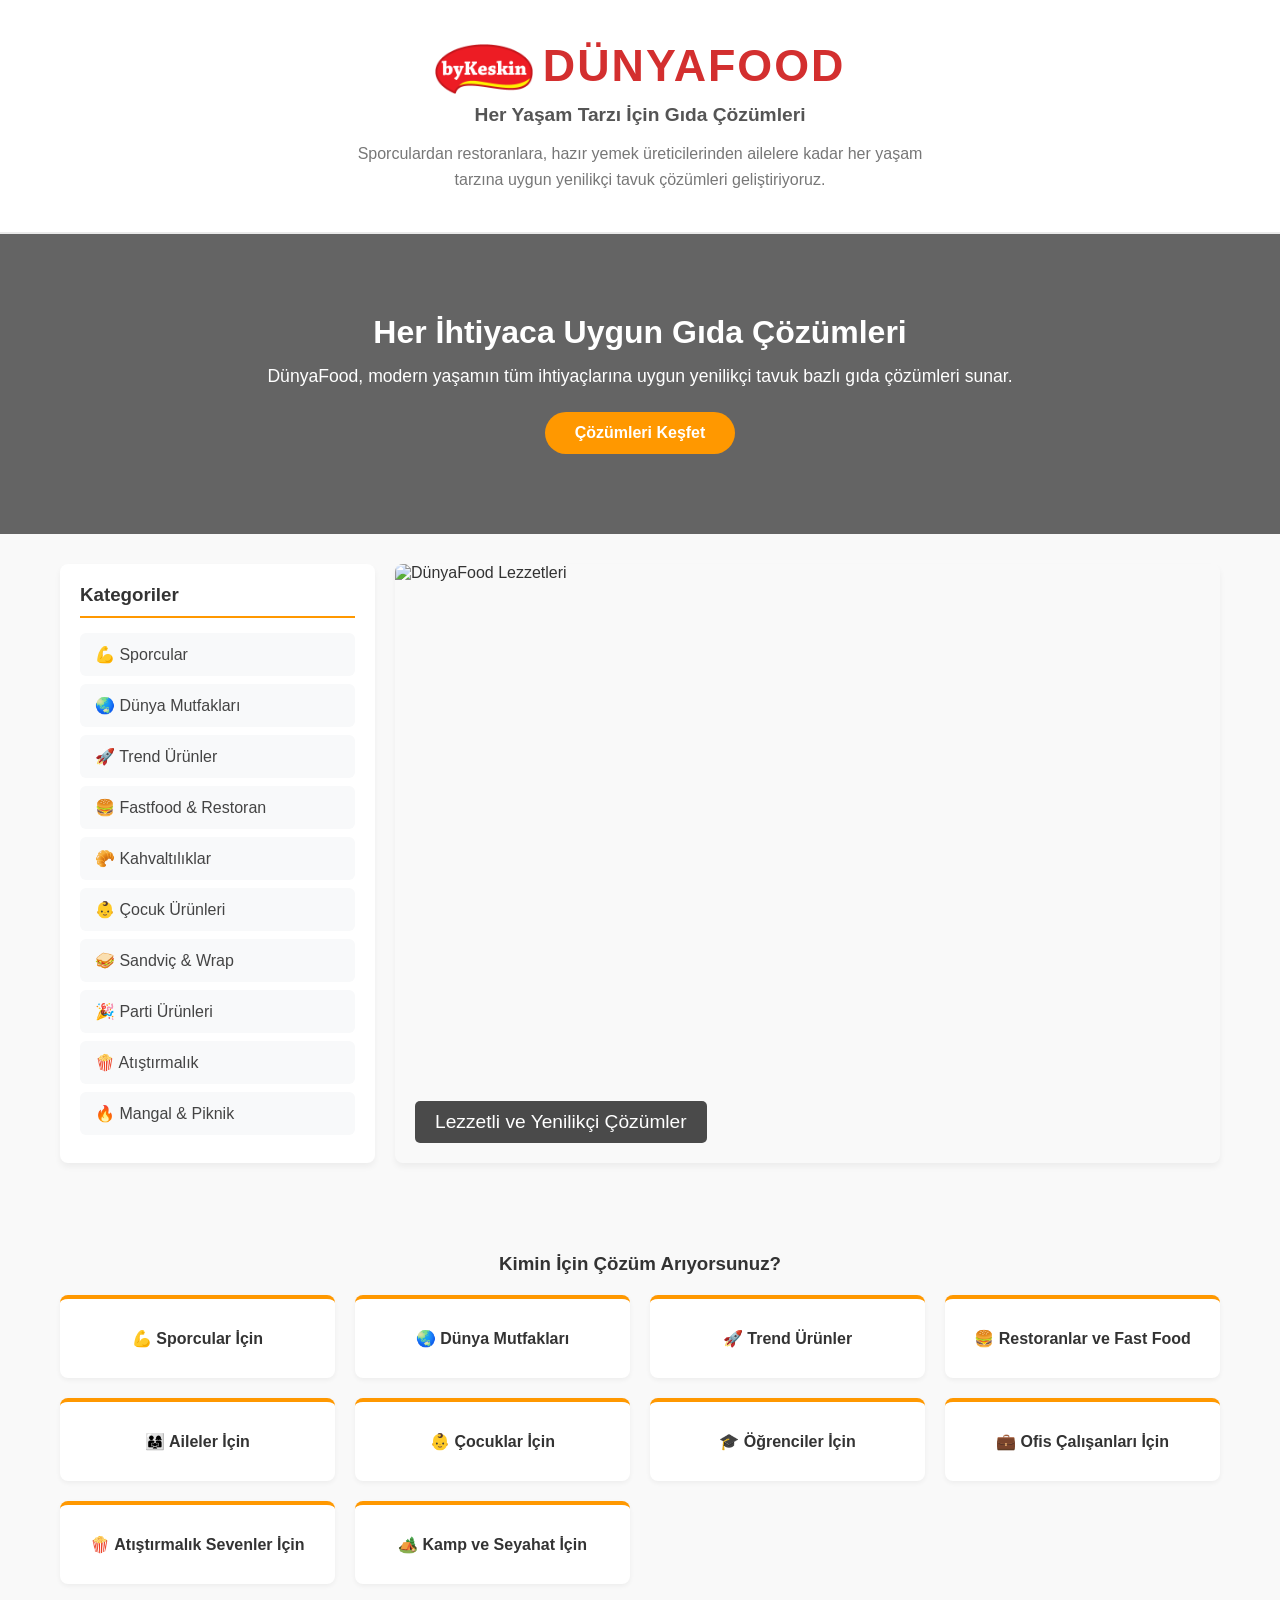
==== index.html @ 6ceec654 "Update index.html" ====
<!DOCTYPE html>
<html lang="tr">

<head>
    <meta charset="UTF-8">
    <meta name="viewport" content="width=device-width, initial-scale=1.0">
    <title>DunyaFood</title>
    <link rel="stylesheet" href="css/style.css">
</head>

<body>

<header class="top-brand">
    <h1><img src="imasges/logo-bykeskin.png" alt="byKeskin Logo" style="height: 50px; vertical-align: middle; margin-right: 10px;">DÜNYAFOOD</h1>
    <h3>Her Yaşam Tarzı İçin Gıda Çözümleri</h3>
    <p>
        Sporculardan restoranlara, hazır yemek üreticilerinden ailelere kadar
        her yaşam tarzına uygun yenilikçi tavuk çözümleri geliştiriyoruz.
    </p>
</header>

<section class="hero">
    <h2>Her İhtiyaca Uygun Gıda Çözümleri</h2>
    <p>DünyaFood, modern yaşamın tüm ihtiyaçlarına uygun yenilikçi tavuk bazlı gıda çözümleri sunar.</p>
    <a href="#categories" class="btn">Çözümleri Keşfet</a>
</section>

<div class="main-content" id="categories">
    
    <nav class="side-menu">
        <h3>Kategoriler</h3>
        <a href="#sporcular">💪 Sporcular</a>
        <a href="#dunya-mutfaklari">🌏 Dünya Mutfakları</a>
        <a href="#trend-urunler">🚀 Trend Ürünler</a>
        <a href="#restoranlar">🍔 Fastfood & Restoran</a>
        <a href="#kahvaltiliklar">🥐 Kahvaltılıklar</a>
        <a href="#cocuklar">👶 Çocuk Ürünleri</a>
        <a href="#sandvic">🥪 Sandviç & Wrap</a>
        <a href="#parti">🎉 Parti Ürünleri</a>
        <a href="#atistirmalik">🍿 Atıştırmalık</a>
        <a href="#mangal">🔥 Mangal & Piknik</a>
    </nav>

    <div class="image-area">
        <img src="https://images.unsplash.com/photo-1546069901-ba9599a7e63c?q=80&w=1000" alt="DünyaFood Lezzetleri" class="showcase-img">
        <div class="image-overlay-text">Lezzetli ve Yenilikçi Çözümler</div>
    </div>

</div>

<section class="container">
    <h3 style="text-align:center; margin-top:40px;">Kimin İçin Çözüm Arıyorsunuz?</h3>
    <div class="grid">
        <div class="card" id="sporcular">💪 Sporcular İçin</div>
        <div class="card" id="dunya-mutfaklari">🌏 Dünya Mutfakları</div>
        <div class="card" id="trend-urunler">🚀 Trend Ürünler</div>
        <div class="card" id="restoranlar">🍔 Restoranlar ve Fast Food</div>
        <div class="card" id="aileler">👨‍👩‍👧 Aileler İçin</div>
        <div class="card" id="cocuklar">👶 Çocuklar İçin</div>
        <div class="card" id="ogrenciler">🎓 Öğrenciler İçin</div>
        <div class="card" id="ofis">💼 Ofis Çalışanları İçin</div>
        <div class="card" id="atistirmalik">🍿 Atıştırmalık Sevenler İçin</div>
        <div class="card" id="kamp">🏕️ Kamp ve Seyahat İçin</div>
    </div>
</section>

</body>
</html>
---- css/style.css ----
/* Genel Sıfırlama ve Font */
* {
    margin: 0;
    padding: 0;
    box-sizing: border-box;
    font-family: 'Segoe UI', Tahoma, Geneva, Verdana, sans-serif;
}

body {
    background-color: #f9f9f9;
    color: #333;
}

/* En Üst Logo ve Başlık Alanı */
.top-brand {
    background-color: #ffffff;
    text-align: center;
    padding: 40px 20px;
    border-bottom: 2px solid #eaeaea;
}

.top-brand h1 {
    font-size: 2.8rem;
    color: #d32f2f; /* Marka rengi kırmızı tonu */
    letter-spacing: 2px;
    margin-bottom: 10px;
}

.top-brand h3 {
    font-size: 1.2rem;
    color: #555;
    margin-bottom: 15px;
}

.top-brand p {
    max-width: 600px;
    margin: 0 auto;
    color: #777;
    line-height: 1.6;
}

/* Hero Section */
.hero {
    background: linear-gradient(rgba(0, 0, 0, 0.6), rgba(0, 0, 0, 0.6)), url('https://images.unsplash.com/photo-1498837167922-ddd27525d352?q=80&w=1200') no-repeat center center/cover;
    color: white;
    text-align: center;
    padding: 80px 20px;
}

.hero h2 {
    font-size: 2rem;
    margin-bottom: 15px;
}

.hero p {
    margin-bottom: 25px;
    font-size: 1.1rem;
}

.btn {
    display: inline-block;
    background-color: #ff9800;
    color: white;
    padding: 12px 30px;
    text-decoration: none;
    border-radius: 25px;
    font-weight: bold;
    transition: 0.3s;
}

.btn:hover {
    background-color: #e65100;
}

/* YAN YANA YERLEŞİM (Flexbox Yapısı) */
.main-content {
    display: flex;
    max-width: 1200px;
    margin: 30px auto;
    gap: 20px; /* Menü ile resim arasındaki boşluk */
    padding: 0 20px;
}

/* Sol Menü Tasarımı */
.side-menu {
    flex: 1; /* Genişliğin %25-30'unu alır */
    background-color: #ffffff;
    padding: 20px;
    border-radius: 8px;
    box-shadow: 0 4px 6px rgba(0,0,0,0.05);
    display: flex;
    flex-direction: column;
}

.side-menu h3 {
    margin-bottom: 15px;
    padding-bottom: 10px;
    border-bottom: 2px solid #ff9800;
    color: #333;
}

.side-menu a {
    display: block;
    color: #444;
    text-decoration: none;
    padding: 12px 15px;
    margin-bottom: 8px;
    border-radius: 6px;
    background-color: #f8f9fa;
    transition: 0.2s ease-in-out;
    font-weight: 500;
}

.side-menu a:hover {
    background-color: #d32f2f;
    color: white;
    padding-left: 20px; /* Hafif sağa kayma efekti */
}

/* Sağdaki Resim Alanı */
.image-area {
    flex: 3; /* Genişliğin kalan %70-75'ini alır */
    position: relative;
    border-radius: 8px;
    overflow: hidden;
    box-shadow: 0 4px 6px rgba(0,0,0,0.05);
    height: auto;
    min-height: 450px; /* Menü boyuna yaklaşması için minimum yükseklik */
}

.showcase-img {
    width: 100%;
    height: 100%;
    object-fit: cover; /* Resmin bozulmadan alanı kaplamasını sağlar */
    display: block;
}

.image-overlay-text {
    position: absolute;
    bottom: 20px;
    left: 20px;
    background-color: rgba(0, 0, 0, 0.7);
    color: white;
    padding: 10px 20px;
    border-radius: 5px;
    font-size: 1.2rem;
}

/* Alt kısımdaki Grid Yapısı */
.container {
    max-width: 1200px;
    margin: 0 auto;
    padding: 20px;
}

.grid {
    display: grid;
    grid-template-columns: repeat(auto-fit, minmax(220px, 1fr));
    gap: 20px;
    margin-top: 20px;
}

.card {
    background-color: white;
    padding: 30px 20px;
    text-align: center;
    border-radius: 8px;
    box-shadow: 0 2px 5px rgba(0,0,0,0.05);
    font-weight: bold;
    cursor: pointer;
    transition: 0.3s;
    border-top: 4px solid #ff9800;
}

.card:hover {
    transform: translateY(-5px);
    box-shadow: 0 5px 15px rgba(0,0,0,0.1);
}

/* Mobil Uyum (Ekran küçüldüğünde menü ve resim alt alta gelir) */
@media (max-width: 768px) {
    .main-content {
        flex-direction: column;
    }
    .image-area {
        min-height: 250px;
    }
}
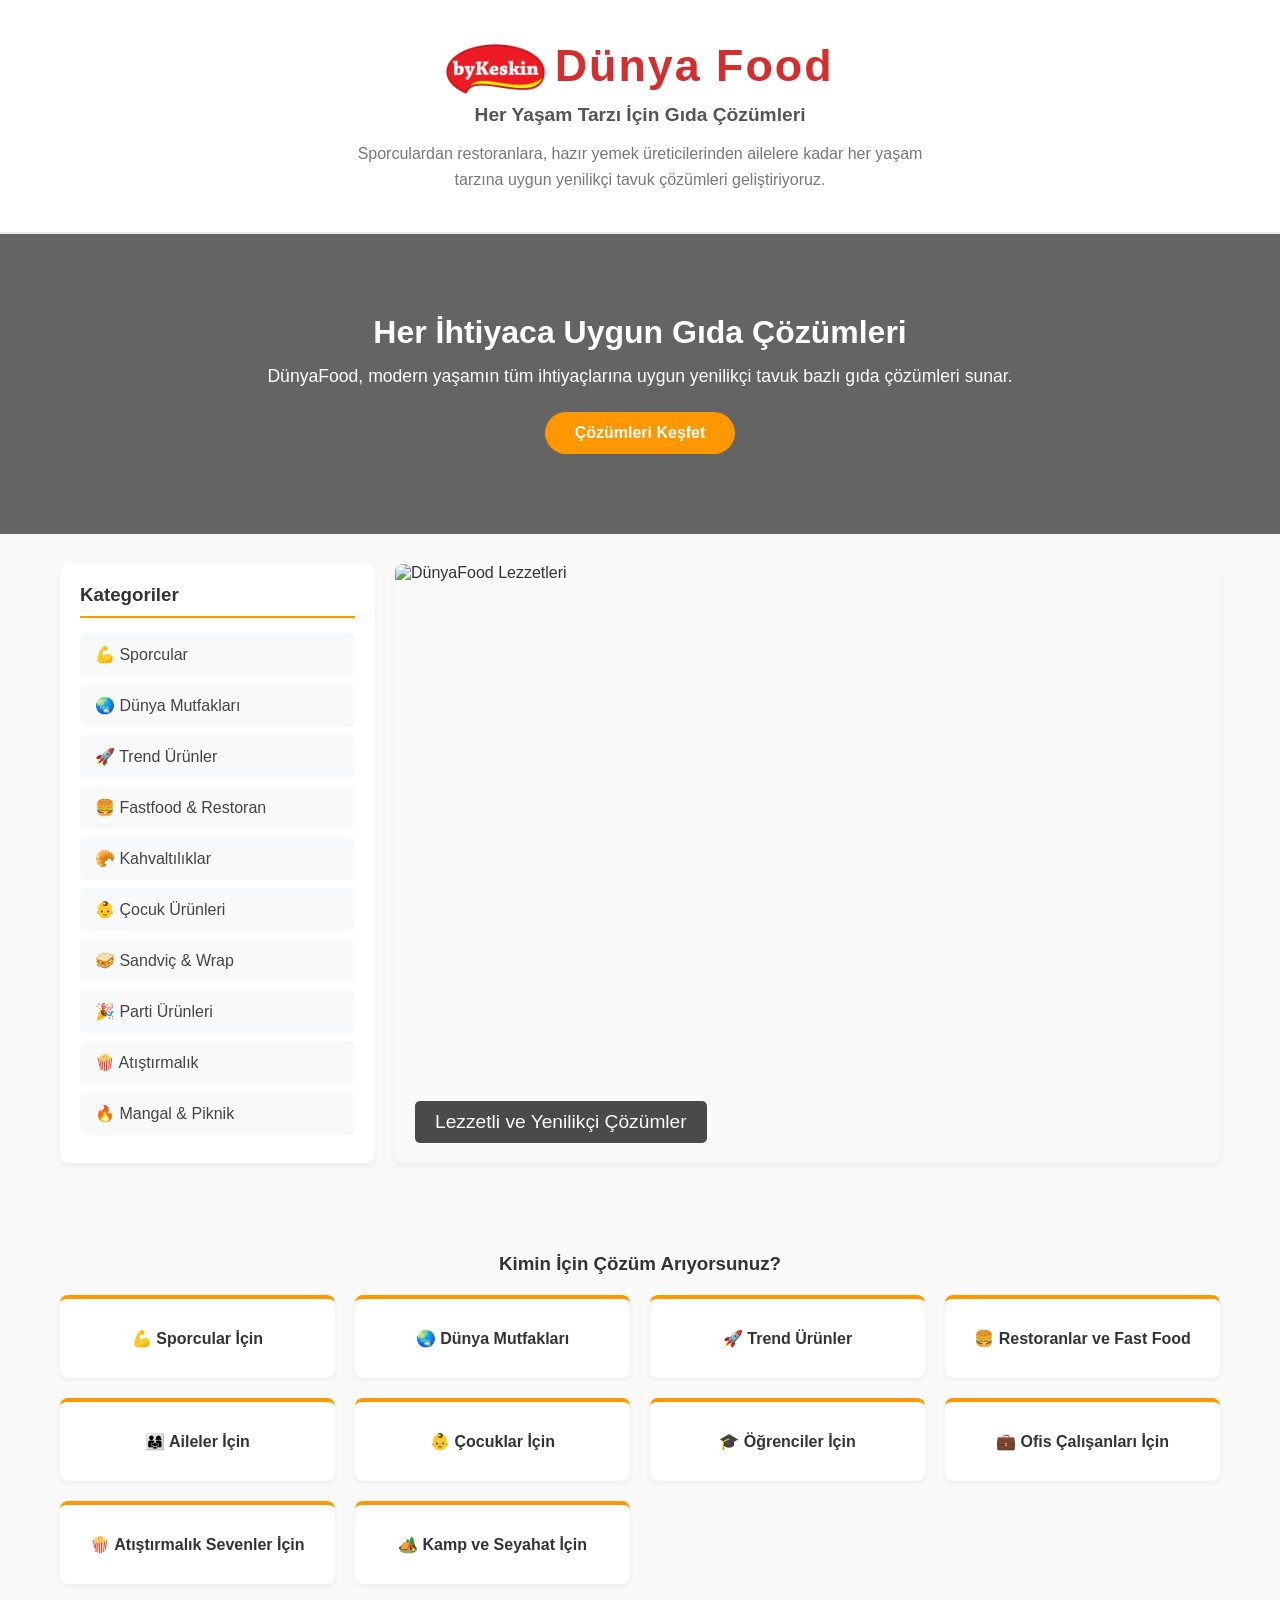
==== commit 732fa367: "Update index.html" ====
--- a/index.html
+++ b/index.html
@@ -4,14 +4,14 @@
 <head>
     <meta charset="UTF-8">
     <meta name="viewport" content="width=device-width, initial-scale=1.0">
-    <title>DunyaFood</title>
+    <title>Dünya Food</title>
     <link rel="stylesheet" href="css/style.css">
 </head>
 
 <body>
 
 <header class="top-brand">
-    <h1><img src="imasges/logo-bykeskin.png" alt="byKeskin Logo" style="height: 50px; vertical-align: middle; margin-right: 10px;">DÜNYAFOOD</h1>
+    <h1><img src="imasges/logo-bykeskin.png" alt="byKeskin Logo" style="height: 50px; vertical-align: middle; margin-right: 10px;">Dünya Food</h1>
     <h3>Her Yaşam Tarzı İçin Gıda Çözümleri</h3>
     <p>
         Sporculardan restoranlara, hazır yemek üreticilerinden ailelere kadar
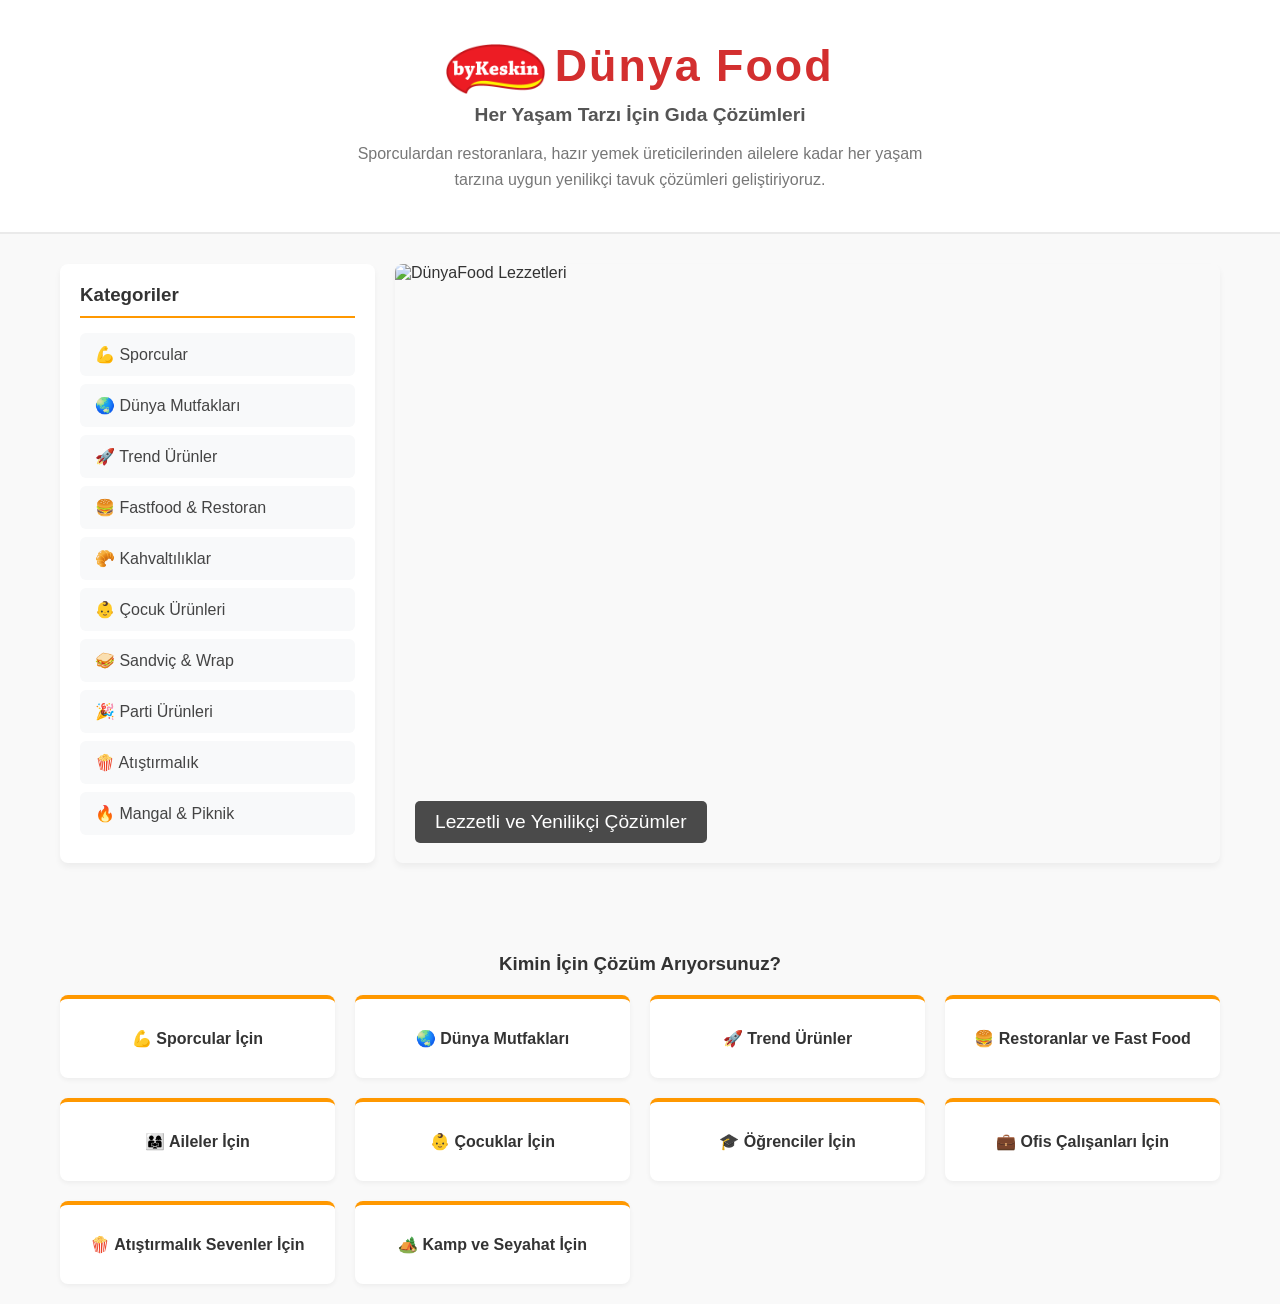
==== commit 2c91024f: "Update index.html" ====
--- a/index.html
+++ b/index.html
@@ -19,11 +19,7 @@
     </p>
 </header>
 
-<section class="hero">
-    <h2>Her İhtiyaca Uygun Gıda Çözümleri</h2>
-    <p>DünyaFood, modern yaşamın tüm ihtiyaçlarına uygun yenilikçi tavuk bazlı gıda çözümleri sunar.</p>
-    <a href="#categories" class="btn">Çözümleri Keşfet</a>
-</section>
+
 
 <div class="main-content" id="categories">
     
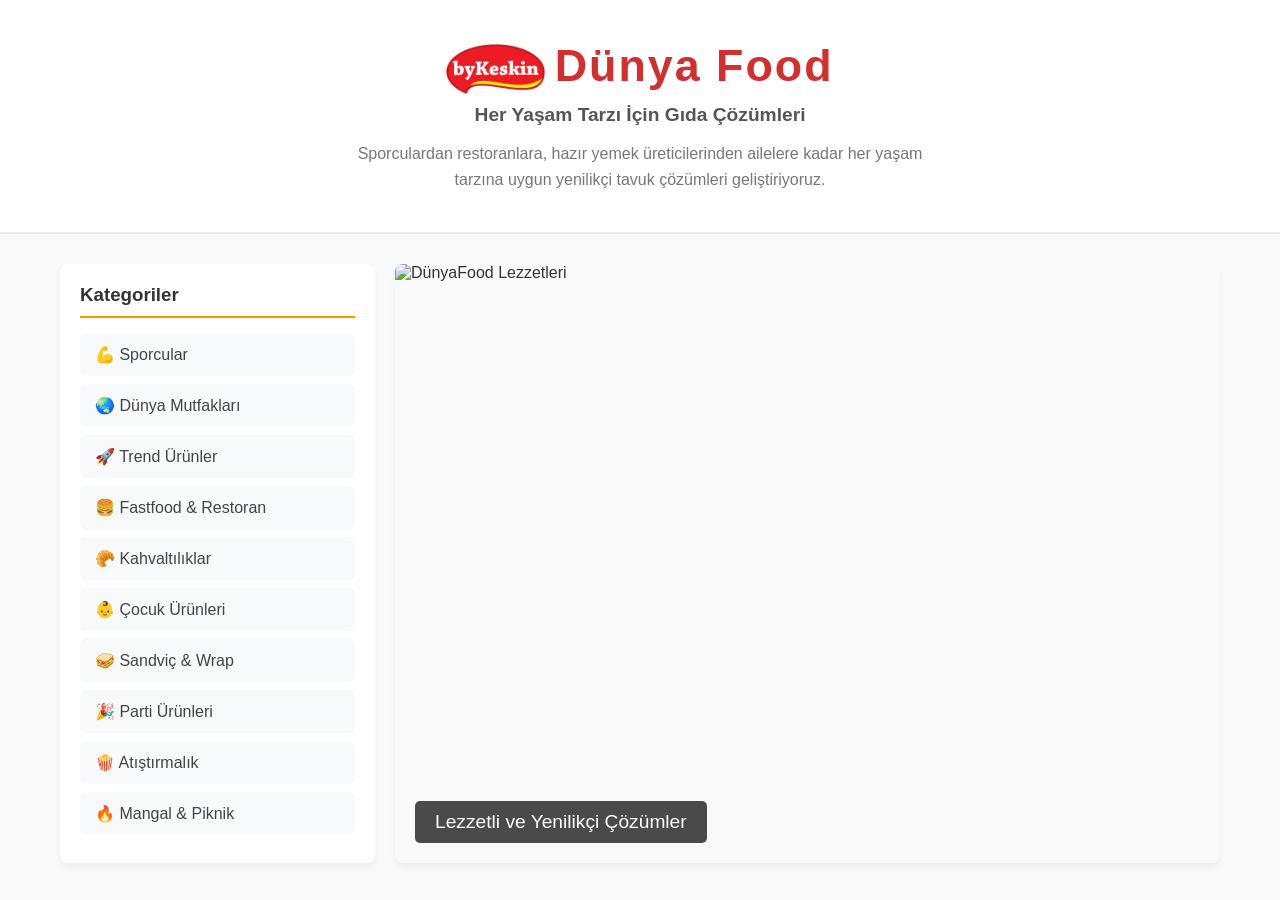
==== commit 31882b0a: "Update index.html" ====
--- a/index.html
+++ b/index.html
@@ -44,19 +44,7 @@
 
 </div>
 
-<section class="container">
-    <h3 style="text-align:center; margin-top:40px;">Kimin İçin Çözüm Arıyorsunuz?</h3>
-    <div class="grid">
-        <div class="card" id="sporcular">💪 Sporcular İçin</div>
-        <div class="card" id="dunya-mutfaklari">🌏 Dünya Mutfakları</div>
-        <div class="card" id="trend-urunler">🚀 Trend Ürünler</div>
-        <div class="card" id="restoranlar">🍔 Restoranlar ve Fast Food</div>
-        <div class="card" id="aileler">👨‍👩‍👧 Aileler İçin</div>
-        <div class="card" id="cocuklar">👶 Çocuklar İçin</div>
-        <div class="card" id="ogrenciler">🎓 Öğrenciler İçin</div>
-        <div class="card" id="ofis">💼 Ofis Çalışanları İçin</div>
-        <div class="card" id="atistirmalik">🍿 Atıştırmalık Sevenler İçin</div>
-        <div class="card" id="kamp">🏕️ Kamp ve Seyahat İçin</div>
+
     </div>
 </section>
 
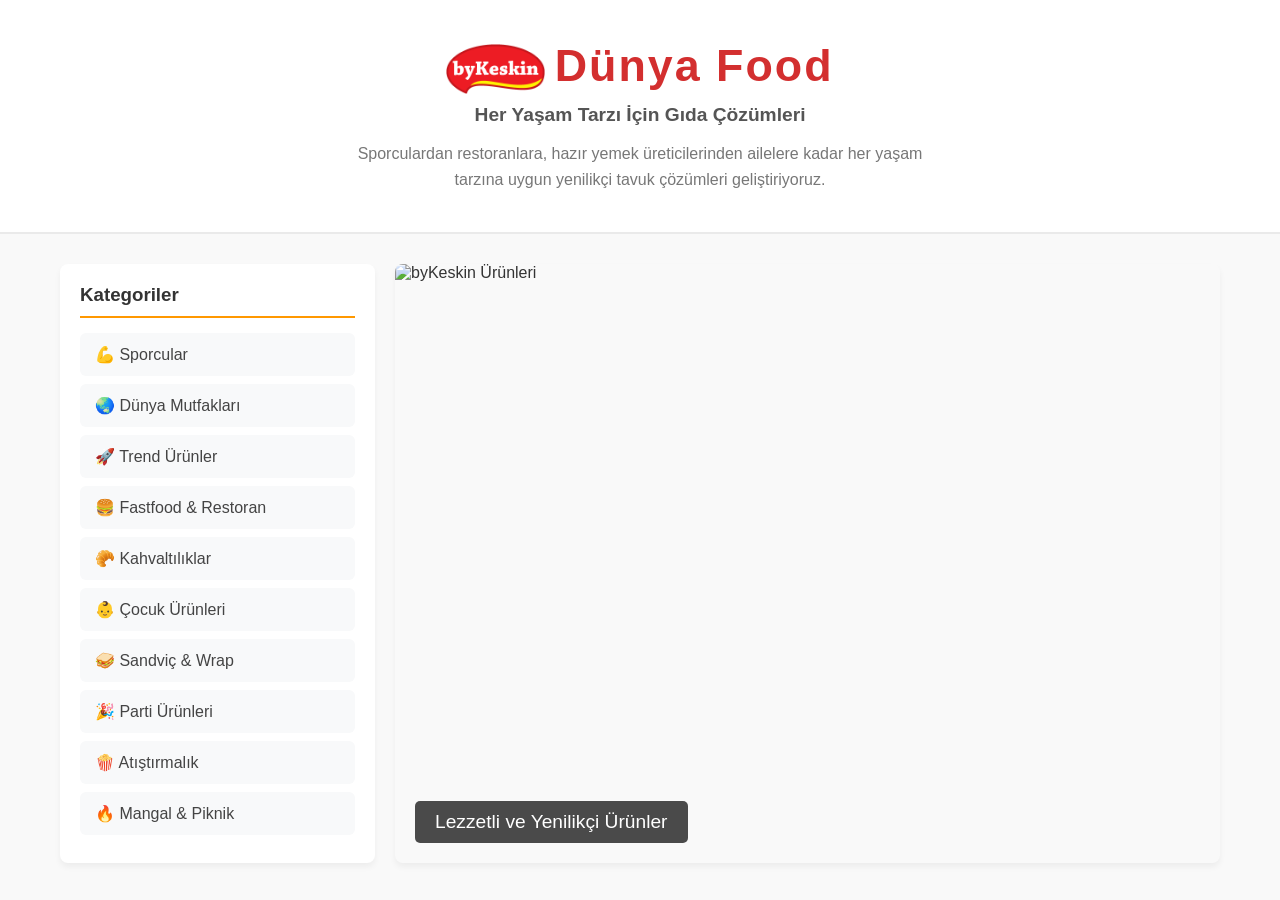
==== commit d80fde40: "Update index.html" ====
--- a/index.html
+++ b/index.html
@@ -37,11 +37,12 @@
         <a href="#mangal">🔥 Mangal & Piknik</a>
     </nav>
 
-    <div class="image-area">
-        <img src="https://images.unsplash.com/photo-1546069901-ba9599a7e63c?q=80&w=1000" alt="DünyaFood Lezzetleri" class="showcase-img">
-        <div class="image-overlay-text">Lezzetli ve Yenilikçi Çözümler</div>
+ <div class="image-area">
+    <img src="imasges/byKeskin_Mail_.jpg" alt="byKeskin Ürünleri" class="showcase-img">
+
+    <div class="image-overlay-text">
+        Lezzetli ve Yenilikçi Ürünler
     </div>
-
 </div>
 
 
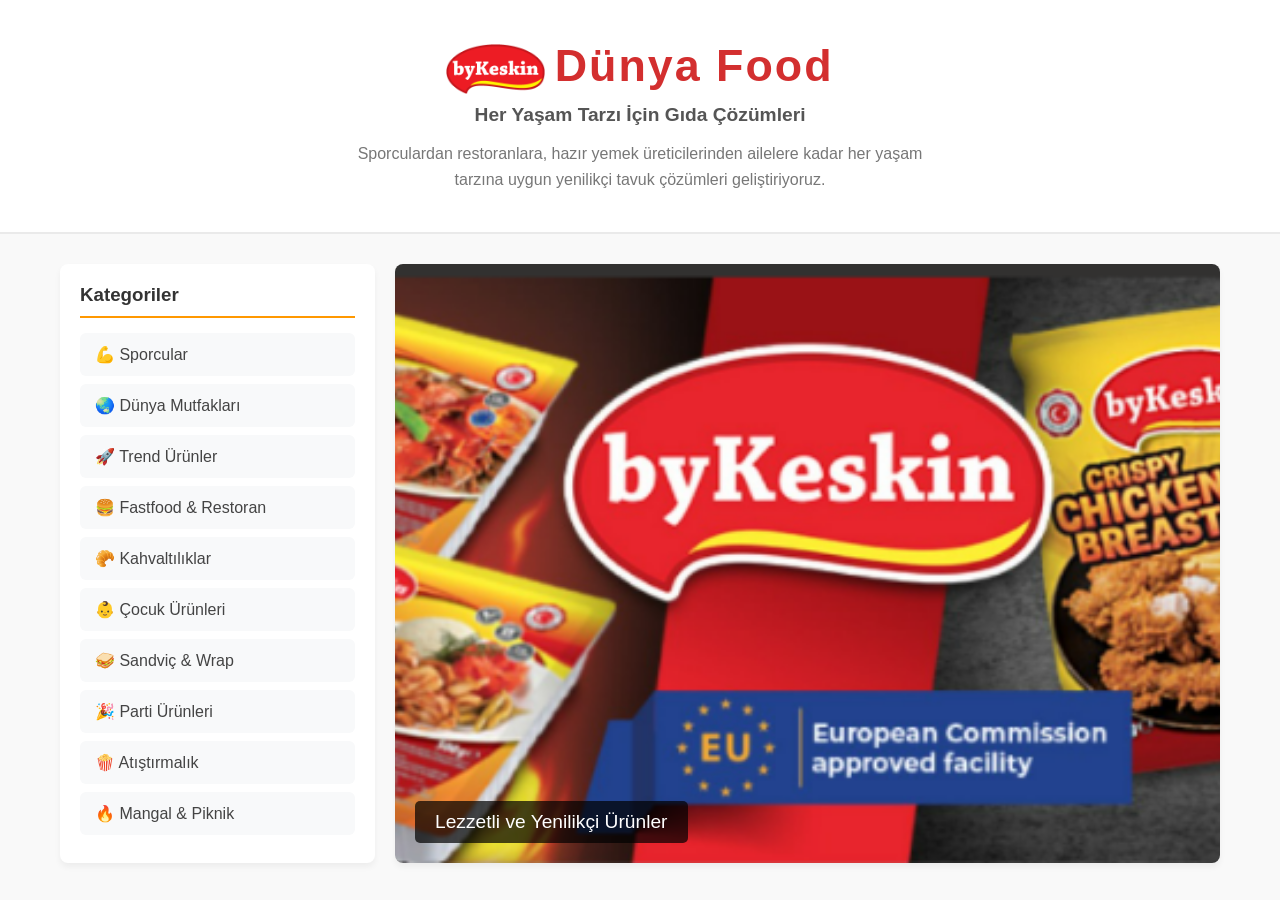
==== commit 1a042be4: "Update index.html" ====
--- a/index.html
+++ b/index.html
@@ -38,7 +38,7 @@
     </nav>
 
  <div class="image-area">
-    <img src="imasges/byKeskin_Mail_.jpg" alt="byKeskin Ürünleri" class="showcase-img">
+    <img src="imasges/byKeskin_Mail_.png" alt="byKeskin Ürünleri" class="showcase-img">
 
     <div class="image-overlay-text">
         Lezzetli ve Yenilikçi Ürünler
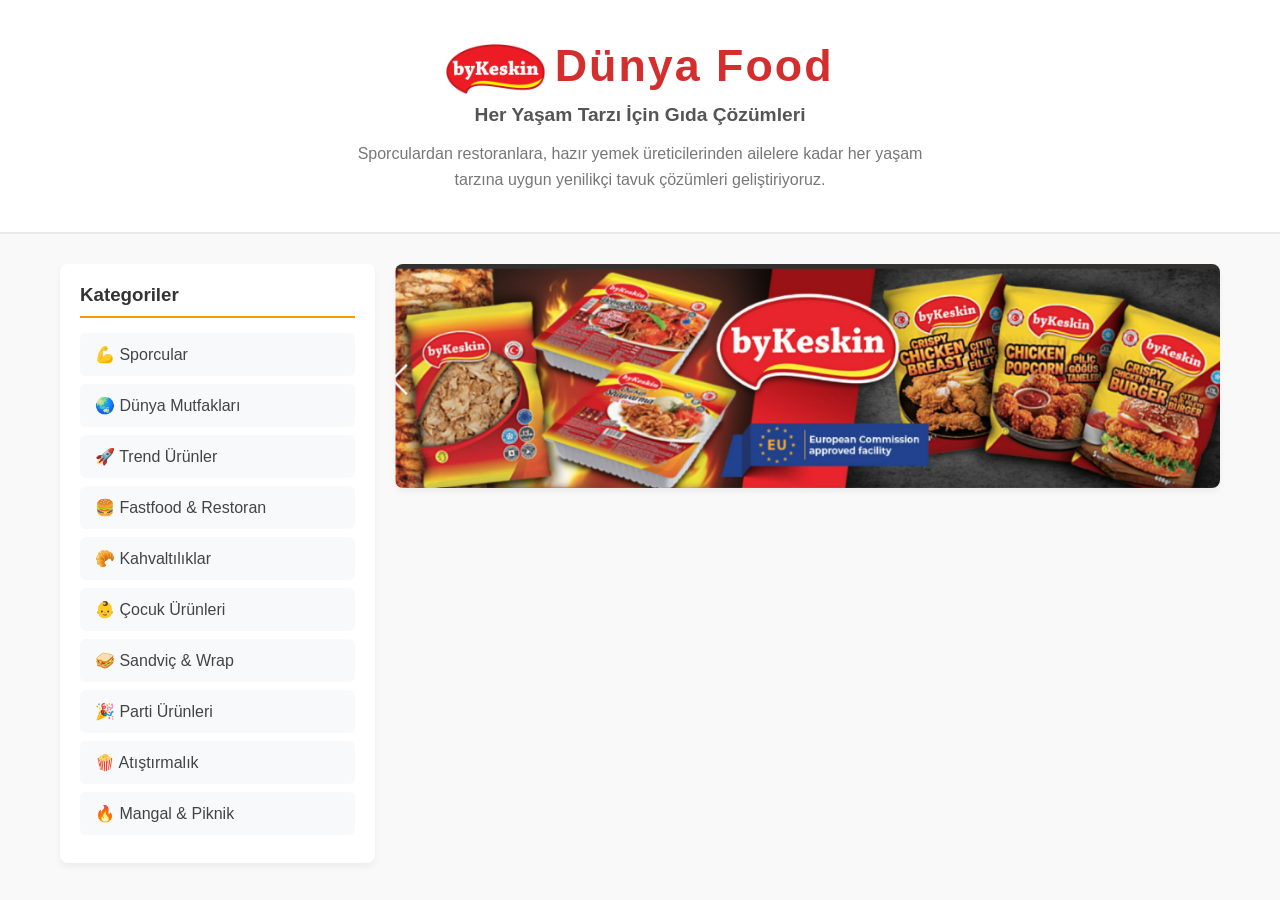
==== commit b00c72b9: "Update index.html" ====
--- a/index.html
+++ b/index.html
@@ -40,9 +40,7 @@
  <div class="image-area">
     <img src="imasges/byKeskin_Mail_.png" alt="byKeskin Ürünleri" class="showcase-img">
 
-    <div class="image-overlay-text">
-        Lezzetli ve Yenilikçi Ürünler
-    </div>
+   
 </div>
 
 
--- a/css/style.css
+++ b/css/style.css
@@ -75,6 +75,7 @@
 /* YAN YANA YERLEŞİM (Flexbox Yapısı) */
 .main-content {
     display: flex;
+    align-items: flex-start; /* Menü ve resim alanının kendi yüksekliğinde kalmasını sağlar */
     max-width: 1200px;
     margin: 30px auto;
     gap: 20px; /* Menü ile resim arasındaki boşluk */
@@ -124,14 +125,13 @@
     border-radius: 8px;
     overflow: hidden;
     box-shadow: 0 4px 6px rgba(0,0,0,0.05);
-    height: auto;
-    min-height: 450px; /* Menü boyuna yaklaşması için minimum yükseklik */
+    background-color: #ffffff; /* Kenarlarda boşluk kalırsa temiz dursun */
 }
 
 .showcase-img {
     width: 100%;
-    height: 100%;
-    object-fit: cover; /* Resmin bozulmadan alanı kaplamasını sağlar */
+    height: auto; /* Sabit yüksekliği kaldırarak orijinal en-boy oranını korur */
+    object-fit: contain; /* Resmin tamamının kırpılmadan sığmasını sağlar */
     display: block;
 }
 
@@ -182,7 +182,4 @@
     .main-content {
         flex-direction: column;
     }
-    .image-area {
-        min-height: 250px;
-    }
 }
